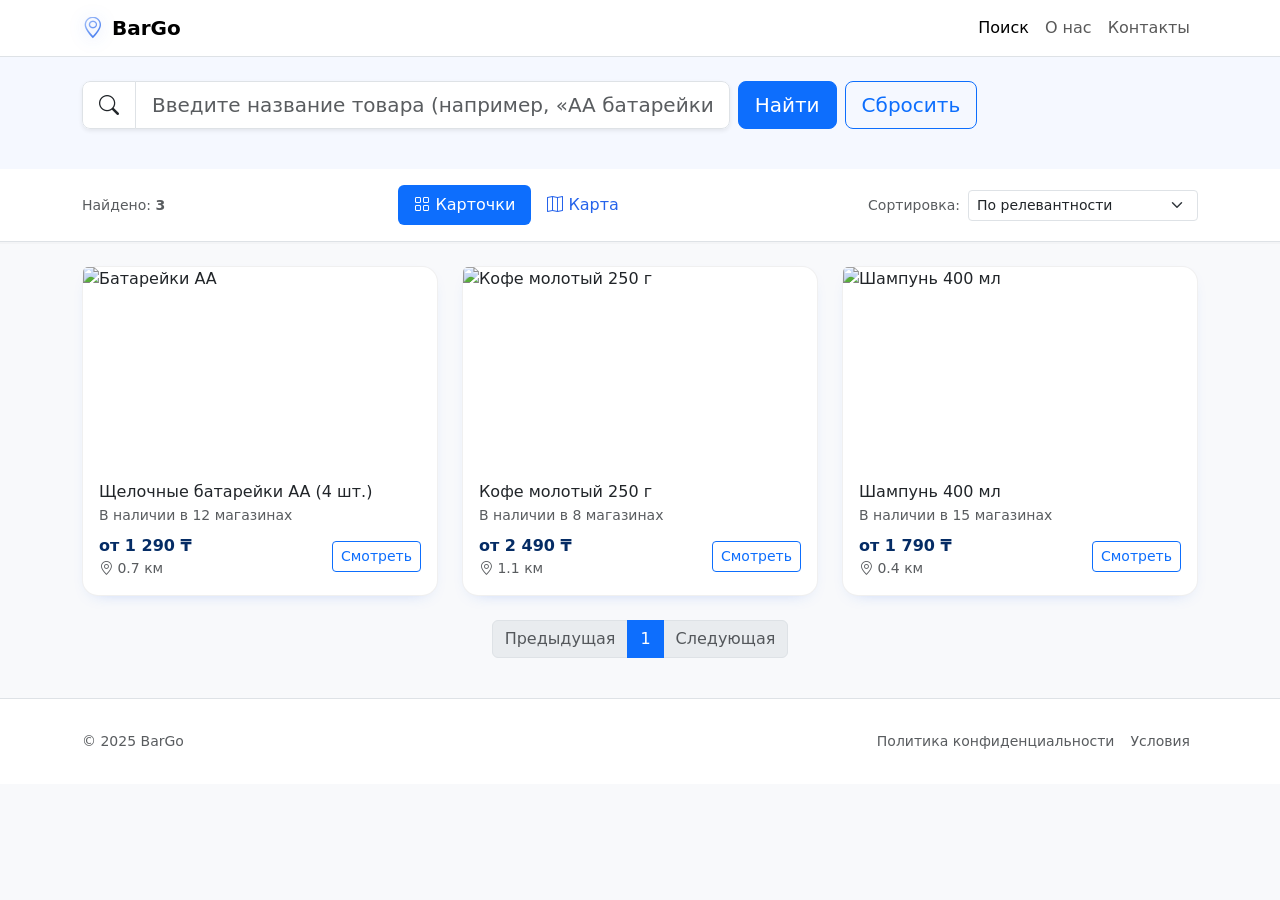
==== web/index.html @ 9fd9baff "initial" ====
<!DOCTYPE html>
<html lang="ru">
<head>
  <meta charset="UTF-8" />
  <meta name="viewport" content="width=device-width, initial-scale=1" />
  <title>Поиск товаров — BarGo</title>

  <!-- Bootstrap -->
  <link rel="stylesheet" href="bootstrap-5.3.8-dist/css/bootstrap.css" />
  <link href="https://cdn.jsdelivr.net/npm/bootstrap-icons@1.11.3/font/bootstrap-icons.min.css" rel="stylesheet">

  <!-- Custom CSS -->
  <link rel="stylesheet" href="style.css" />
</head>
<body>

  <!-- Navbar -->
  <nav class="navbar navbar-expand-lg navbar-light bg-white border-bottom sticky-top">
    <div class="container">
      <a class="navbar-brand fw-bold d-flex align-items-center gap-2" href="#">
        <i class="bi bi-geo-alt brand-geo" aria-hidden="true"></i>
        <span>BarGo</span>
      </a>

      <button class="btn btn-outline-secondary d-lg-none ms-auto me-2"
              data-bs-toggle="offcanvas" data-bs-target="#filtersOffcanvas">
        <i class="bi bi-sliders"></i> Фильтры
      </button>

      <button class="navbar-toggler" type="button" data-bs-toggle="collapse"
              data-bs-target="#topbar" aria-controls="topbar" aria-expanded="false"
              aria-label="Toggle navigation">
        <span class="navbar-toggler-icon"></span>
      </button>

      <div class="collapse navbar-collapse" id="topbar">
        <ul class="navbar-nav ms-auto">
          <li class="nav-item"><a class="nav-link active" href="#">Поиск</a></li>
          <li class="nav-item"><a class="nav-link" href="#">О нас</a></li>
          <li class="nav-item"><a class="nav-link" href="#">Контакты</a></li>
        </ul>
      </div>
    </div>
  </nav>


  <!-- Search row -->
  <section class="py-4 section-soft">
    <div class="container">
      <form id="searchForm" class="row g-2 align-items-center" autocomplete="off">
        <div class="col-12 col-lg-7">
          <label for="q" class="form-label visually-hidden">Что ищем?</label>
          <div class="input-group input-group-lg shadow-sm rounded-3 overflow-hidden">
            <span class="input-group-text bg-white"><i class="bi bi-search"></i></span>
            <input id="q" type="text" class="form-control" placeholder="Введите название товара (например, «AA батарейки»)" />
          </div>
        </div>
        <div class="col-12 col-lg-auto">
          <button class="btn btn-lg btn-primary w-100" type="submit">Найти</button>
        </div>
        <div class="col-12 col-lg-auto">
          <button id="clearBtn" class="btn btn-lg btn-outline-primary w-100" type="button">Сбросить</button>
        </div>
      </form>

      <!-- Чипы активных параметров -->
      <div class="mt-3 d-flex flex-wrap align-items-center gap-2 small">
        <span id="activeQueryChip" class="badge rounded-pill bg-chip d-none">Запрос: «...»</span>
        <span id="activeSortChip" class="badge rounded-pill bg-chip d-none">Сортировка: ...</span>
        <span id="clearAll" class="link-primary text-decoration-none d-none" role="button">Сбросить всё</span>
      </div>
    </div>
  </section>

  <!-- Controls: найдено + табы + сортировка -->
  <section class="py-3 controls-sticky bg-white border-bottom">
    <div class="container d-flex flex-wrap align-items-center justify-content-between gap-3">
      <div class="text-muted small">
        Найдено: <strong id="foundCount">—</strong>
      </div>

      <!-- Табы -->
      <ul class="nav nav-pills ms-auto me-auto" id="viewTabs" role="tablist">
        <li class="nav-item" role="presentation">
          <button class="nav-link active" id="list-tab"
                  data-bs-toggle="tab" data-bs-target="#listPane"
                  type="button" role="tab" aria-controls="listPane" aria-selected="true">
            <i class="bi bi-grid"></i> Карточки
          </button>
        </li>
        <li class="nav-item" role="presentation">
          <button class="nav-link" id="map-tab"
                  data-bs-toggle="tab" data-bs-target="#mapPane"
                  type="button" role="tab" aria-controls="mapPane" aria-selected="false">
            <i class="bi bi-map"></i> Карта
          </button>
        </li>
      </ul>

      <!-- Сортировка -->
      <div class="d-flex align-items-center gap-2">
        <label for="sortSelect" class="small text-muted mb-0">Сортировка:</label>
        <select id="sortSelect" class="form-select form-select-sm sort-select">
          <option value="relevance" selected>По релевантности</option>
          <option value="price_asc">Цена: сначала дешевле</option>
          <option value="price_desc">Цена: сначала дороже</option>
          <option value="distance_asc">Расстояние: ближайшие</option>
          <option value="distance_desc">Расстояние: дальние</option>
        </select>
      </div>
    </div>
  </section>

  <!-- Content -->
  <section class="py-4">
    <div class="container">
      <div class="tab-content">

        <!-- LIST VIEW -->
        <div class="tab-pane fade show active" id="listPane" role="tabpanel" aria-labelledby="list-tab">
          <div id="cardsGrid" class="row row-cols-1 row-cols-md-2 row-cols-lg-3 g-4">

            <!-- Карточки. Важно: data-price и data-distance нужны для сортировки -->
            <div class="col prod-card"
                 data-title="Щелочные батарейки AA (4 шт.)"
                 data-keywords="батарейка aa батарейки алкалиновые duracell energizer power"
                 data-price="1290" data-distance="0.7">
              <div class="card h-100 product-card">
                <div class="ratio ratio-16x9">
                  <img src="https://via.placeholder.com/640x360" class="card-img-top img-cover" alt="Батарейки AA">
                </div>
                <div class="card-body d-flex flex-column">
                  <h6 class="card-title js-title mb-1">Щелочные батарейки AA (4 шт.)</h6>
                  <div class="text-muted small mb-2">В наличии в 12 магазинах</div>
                  <div class="mt-auto d-flex align-items-center justify-content-between">
                    <div>
                      <div class="fw-semibold text-primary-emphasis">от 1 290 ₸</div>
                      <div class="small text-muted"><i class="bi bi-geo-alt"></i> 0.7 км</div>
                    </div>
                    <a href="product.html" class="btn btn-outline-primary btn-sm">Смотреть</a>
                  </div>
                </div>
              </div>
            </div>

            <div class="col prod-card"
                 data-title="Кофе молотый 250 г"
                 data-keywords="кофе молотый арабика robusta ground coffee 250г"
                 data-price="2490" data-distance="1.1">
              <div class="card h-100 product-card">
                <div class="ratio ratio-16x9">
                  <img src="https://via.placeholder.com/640x360" class="card-img-top img-cover" alt="Кофе молотый 250 г">
                </div>
                <div class="card-body d-flex flex-column">
                  <h6 class="card-title js-title mb-1">Кофе молотый 250 г</h6>
                  <div class="text-muted small mb-2">В наличии в 8 магазинах</div>
                  <div class="mt-auto d-flex align-items-center justify-content-between">
                    <div>
                      <div class="fw-semibold text-primary-emphasis">от 2 490 ₸</div>
                      <div class="small text-muted"><i class="bi bi-geo-alt"></i> 1.1 км</div>
                    </div>
                    <a href="product.html" class="btn btn-outline-primary btn-sm">Смотреть</a>
                  </div>
                </div>
              </div>
            </div>

            <div class="col prod-card"
                 data-title="Шампунь 400 мл"
                 data-keywords="шампунь шампунь для волос hair shampoo 400ml"
                 data-price="1790" data-distance="0.4">
              <div class="card h-100 product-card">
                <div class="ratio ratio-16x9">
                  <img src="https://via.placeholder.com/640x360" class="card-img-top img-cover" alt="Шампунь 400 мл">
                </div>
                <div class="card-body d-flex flex-column">
                  <h6 class="card-title js-title mb-1">Шампунь 400 мл</h6>
                  <div class="text-muted small mb-2">В наличии в 15 магазинах</div>
                  <div class="mt-auto d-flex align-items-center justify-content-between">
                    <div>
                      <div class="fw-semibold text-primary-emphasis">от 1 790 ₸</div>
                      <div class="small text-muted"><i class="bi bi-geo-alt"></i> 0.4 км</div>
                    </div>
                    <a href="product.html" class="btn btn-outline-primary btn-sm">Смотреть</a>
                  </div>
                </div>
              </div>
            </div>

            <!-- добавляй больше карточек по этому шаблону -->
          </div>

          <!-- Ничего не найдено -->
          <div id="emptyState" class="text-center text-muted py-5 d-none">
            <i class="bi bi-search fs-1 d-block mb-2"></i>
            Ничего не найдено по запросу «<span id="emptyQuery">...</span>».
            <div class="small">Попробуйте изменить формулировку или убрать часть слов.</div>
          </div>

          <!-- Пагинация -->
          <nav class="mt-4">
            <ul class="pagination justify-content-center" id="pagination"></ul>
          </nav>
        </div>

        <!-- MAP VIEW -->
        <div class="tab-pane fade" id="mapPane" role="tabpanel" aria-labelledby="map-tab">
          <div class="map-wrapper rounded-3 border shadow-sm">
            <div class="map-placeholder d-flex align-items-center justify-content-center h-100">
              <div class="text-center text-muted">
                <i class="bi bi-map fs-1 d-block mb-2"></i>
                Карта появится здесь
                <div class="small">Пины магазинов с ценами и расстоянием</div>
              </div>
            </div>
          </div>
        </div>

      </div><!-- /tab-content -->
    </div>
  </section>

  <!-- Footer -->
  <footer class="border-top py-4 bg-white">
    <div class="container d-flex flex-wrap justify-content-between align-items-center gap-3">
      <span class="text-muted small">© 2025 BarGo</span>
      <ul class="nav small">
        <li class="nav-item"><a href="#" class="nav-link px-2 text-muted">Политика конфиденциальности</a></li>
        <li class="nav-item"><a href="#" class="nav-link px-2 text-muted">Условия</a></li>
      </ul>
    </div>
  </footer>

  <!-- Bootstrap JS (bundle обязателен для табов) -->
  <script src="bootstrap-5.3.8-dist/js/bootstrap.bundle.js"></script>

  <!-- Поиск + сортировка + пагинация -->
  <script>
    const $q = document.getElementById('q');
    const $form = document.getElementById('searchForm');
    const $clear = document.getElementById('clearBtn');
    const $chip = document.getElementById('activeQueryChip');
    const $sortChip = document.getElementById('activeSortChip');
    const $clearAll = document.getElementById('clearAll');
    const $found = document.getElementById('foundCount');
    const $grid = document.getElementById('cardsGrid');
    const $empty = document.getElementById('emptyState');
    const $emptyQuery = document.getElementById('emptyQuery');
    const $sortSelect = document.getElementById('sortSelect');
    const $pagination = document.getElementById('pagination');

    const PER_PAGE = 9;          // сколько карточек на страницу
    let currentPage = 1;

    // Карточки и исходный порядок
    const allCards = Array.from(document.querySelectorAll('.prod-card')).map((el, idx) => {
      el.dataset.index = idx;
      return el;
    });

    const norm = s => (s || '').toString().trim().toLowerCase();

    // подсветка совпадений
    function highlightTitle(el, query) {
      const titleEl = el.querySelector('.js-title');
      const original = el.dataset.title;
      if (!query) { titleEl.innerHTML = original; return; }
      const q = norm(query).replace(/[.*+?^${}()|[\]\\]/g, '\\$&');
      const re = new RegExp(`(${q})`, 'ig');
      titleEl.innerHTML = original.replace(re, '<mark class="search-highlight">$1</mark>');
    }

    // оценка релевантности
    function relevanceScore(el, queryNorm) {
      if (!queryNorm) return Number(el.dataset.index);
      const title = norm(el.dataset.title);
      const kw = norm(el.dataset.keywords);
      const tPos = title.indexOf(queryNorm);
      const kPos = kw.indexOf(queryNorm);
      let pos = 1e9;
      if (tPos >= 0) pos = Math.min(pos, tPos);
      if (kPos >= 0) pos = Math.min(pos, kPos + 100); // хуже, чем в title
      return pos === 1e9 ? 1e9 + Number(el.dataset.index) : pos + Number(el.dataset.index)/1000;
    }

    // поиск -> список видимых
    function applySearch(query) {
      const qn = norm(query);
      const visible = [];

      allCards.forEach(card => {
        const title = norm(card.dataset.title);
        const keywords = norm(card.dataset.keywords);
        const match = !qn || title.includes(qn) || keywords.includes(qn);

        card.classList.toggle('d-none', !match);           // фильтрация
        card.classList.remove('d-none-page');              // сброс скрытия пагинации
        highlightTitle(card, qn ? query : '');
        if (match) visible.push(card);
      });

      // UI
      $found.textContent = visible.length.toString();
      const showChip = !!qn;
      $chip.classList.toggle('d-none', !showChip);
      if (showChip) $chip.textContent = `Запрос: «${query}»`;

      const showClearAll = showChip || $sortSelect.value !== 'relevance';
      $clearAll.classList.toggle('d-none', !showClearAll);

      const nothing = visible.length === 0;
      $empty.classList.toggle('d-none', !nothing);
      if (nothing) $emptyQuery.textContent = query;

      return { qn, visible };
    }

    // сортировка видимых
    function applySort(visible, qn) {
      const mode = $sortSelect.value;

      const sortLabel = {
        relevance: 'По релевантности',
        price_asc: 'Цена: сначала дешевле',
        price_desc: 'Цена: сначала дороже',
        distance_asc: 'Расстояние: ближайшие',
        distance_desc: 'Расстояние: дальние',
      }[mode];

      const showSortChip = mode !== 'relevance';
      $sortChip.classList.toggle('d-none', !showSortChip);
      if (showSortChip) $sortChip.textContent = `Сортировка: ${sortLabel}`;

      const cmp = {
        relevance: (a, b) => relevanceScore(a, qn) - relevanceScore(b, qn),
        price_asc: (a, b) => (Number(a.dataset.price) - Number(b.dataset.price)) || (Number(a.dataset.index) - Number(b.dataset.index)),
        price_desc: (a, b) => (Number(b.dataset.price) - Number(a.dataset.price)) || (Number(a.dataset.index) - Number(b.dataset.index)),
        distance_asc: (a, b) => (Number(a.dataset.distance) - Number(b.dataset.distance)) || (Number(a.dataset.index) - Number(b.dataset.index)),
        distance_desc: (a, b) => (Number(b.dataset.distance) - Number(a.dataset.distance)) || (Number(a.dataset.index) - Number(b.dataset.index)),
      }[mode];

      visible.sort(cmp);

      const frag = document.createDocumentFragment();
      visible.forEach(el => frag.appendChild(el));
      allCards.filter(el => el.classList.contains('d-none')).forEach(el => frag.appendChild(el));
      $grid.appendChild(frag);

      return visible;
    }

    // ---------- Пагинация ----------
    function buildPagination(total, perPage) {
      const totalPages = Math.max(1, Math.ceil(total / perPage));
      currentPage = Math.min(currentPage, totalPages);

      $pagination.innerHTML = '';

      const makeItem = (label, page, disabled=false, active=false) => {
        const li = document.createElement('li');
        li.className = `page-item${disabled ? ' disabled' : ''}${active ? ' active' : ''}`;
        const a = document.createElement('a');
        a.className = 'page-link';
        a.href = '#';
        a.textContent = label;
        a.addEventListener('click', (e) => {
          e.preventDefault();
          if (disabled || active) return;
          currentPage = page;
          applyAll($q.value, /*keepPage*/true);
        });
        li.appendChild(a);
        return li;
      };

      // Prev
      $pagination.appendChild(makeItem('Предыдущая', currentPage - 1, currentPage === 1));

      // Pages (простая версия: показываем до 7 страниц; при большем — можно добавить «...»)
      const totalPagesToShow = Math.min(7, Math.ceil(total / perPage));
      for (let p = 1; p <= totalPages; p++) {
        // если страниц много — показываем «окно» вокруг текущей
        if (totalPages > 7) {
          if (p === 1 || p === totalPages || (p >= currentPage - 2 && p <= currentPage + 2)) {
            $pagination.appendChild(makeItem(String(p), p, false, p === currentPage));
          } else if (p === 2 && currentPage > 4) {
            $pagination.appendChild(makeItem('…', currentPage, true, false));
          } else if (p === totalPages - 1 && currentPage < totalPages - 3) {
            $pagination.appendChild(makeItem('…', currentPage, true, false));
          }
        } else {
          $pagination.appendChild(makeItem(String(p), p, false, p === currentPage));
        }
      }

      // Next
      $pagination.appendChild(makeItem('Следующая', currentPage + 1, currentPage === totalPages));
    }

    function applyPage(visible) {
      // Скрываем элементы, которые не попали на текущую страницу
      visible.forEach((el, idx) => {
        const onPage = Math.floor(idx / PER_PAGE) + 1 === currentPage;
        el.classList.toggle('d-none-page', !onPage);
      });
    }

    // Комбинированное применение
    function applyAll(query, keepPage=false) {
      if (!keepPage) currentPage = 1;
      const { qn, visible } = applySearch(query);
      const sortedVisible = applySort(visible, qn);

      buildPagination(sortedVisible.length, PER_PAGE);
      applyPage(sortedVisible);
    }

    // listeners
    let tId;
    $q.addEventListener('input', () => {
      clearTimeout(tId);
      tId = setTimeout(() => applyAll($q.value), 140);
    });

    $form.addEventListener('submit', (e) => {
      e.preventDefault();
      applyAll($q.value);
    });

    $clear.addEventListener('click', () => {
      $q.value = '';
      $sortSelect.value = 'relevance';
      applyAll('');
      $q.focus();
    });

    $clearAll.addEventListener('click', () => {
      $q.value = '';
      $sortSelect.value = 'relevance';
      applyAll('');
      $q.focus();
    });

    $sortSelect.addEventListener('change', () => {
      applyAll($q.value);
    });

    // init
    applyAll('');
  </script>
</body>
</html>
---- web/style.css ----
/* ===== Theme (Bootstrap variables) ===== */
:root{
  --bs-primary: #2563eb;
  --bs-primary-rgb: 37, 99, 235;
  --bs-link-color: var(--bs-primary);
  --bs-link-hover-color: #1e40af;

  --chip-bg: #e8f0ff;
  --soft-bg: #f5f8ff;

  /* Brand icon gradient */
  --geo-end: var(--bs-primary);
  --geo-start: #60a5fa;
}

/* Make gradient start derived from primary when supported */
@supports (color: color-mix(in srgb, black, white)) {
  :root{ --geo-start: color-mix(in srgb, var(--bs-primary) 35%, white); }
}

body{ background-color:#f8f9fb; }



/* ===== Navbar brand icon ===== */
.brand-geo{
  font-size: 1.35rem;
  line-height: 1;
  display: inline-block;
  background: linear-gradient(135deg, var(--geo-start), var(--geo-end));
  -webkit-background-clip: text;
          background-clip: text;
  -webkit-text-fill-color: transparent;
  color: transparent;
  filter: drop-shadow(0 2px 8px rgba(37,99,235,.25));
  transition: transform .2s ease, filter .2s ease;
}
.navbar-brand:hover .brand-geo{
  transform: translateY(-1px) scale(1.05);
  filter: drop-shadow(0 4px 14px rgba(37,99,235,.35));
}



/* ===== Sections & chips ===== */
.section-soft{ background: var(--soft-bg); }

.bg-chip{
  background: var(--chip-bg) !important;
  color: #0b3b9a !important;
  border: 1px solid rgba(37,99,235,.15);
}

/* Sticky controls row below navbar */
.controls-sticky{
  position: sticky;
  top: 64px;
  z-index: 1010;
  box-shadow: 0 2px 0 rgba(0,0,0,.02);
  backdrop-filter: saturate(120%) blur(2px);
}

/* Compact sort select */
.sort-select{ min-width: 230px; }

/* Search highlight */
mark.search-highlight{
  padding: 0 .2em;
  background: #fff3cd;
  border-radius: .25rem;
}



/* ===== Cards ===== */
.product-card{
  border: 1px solid rgba(0,0,0,.06);
  box-shadow: 0 6px 18px -12px rgba(37,99,235,.4);
  transition: transform .15s ease, box-shadow .2s ease;
  border-radius: 1rem;
}
.product-card:hover{
  transform: translateY(-3px);
  box-shadow: 0 10px 24px -12px rgba(37,99,235,.5);
}
.img-cover{ object-fit: cover; }



/* ===== Map placeholder ===== */
.map-wrapper{ min-height: 520px; background:#fff; }
.map-placeholder{ color:#6c757d; }
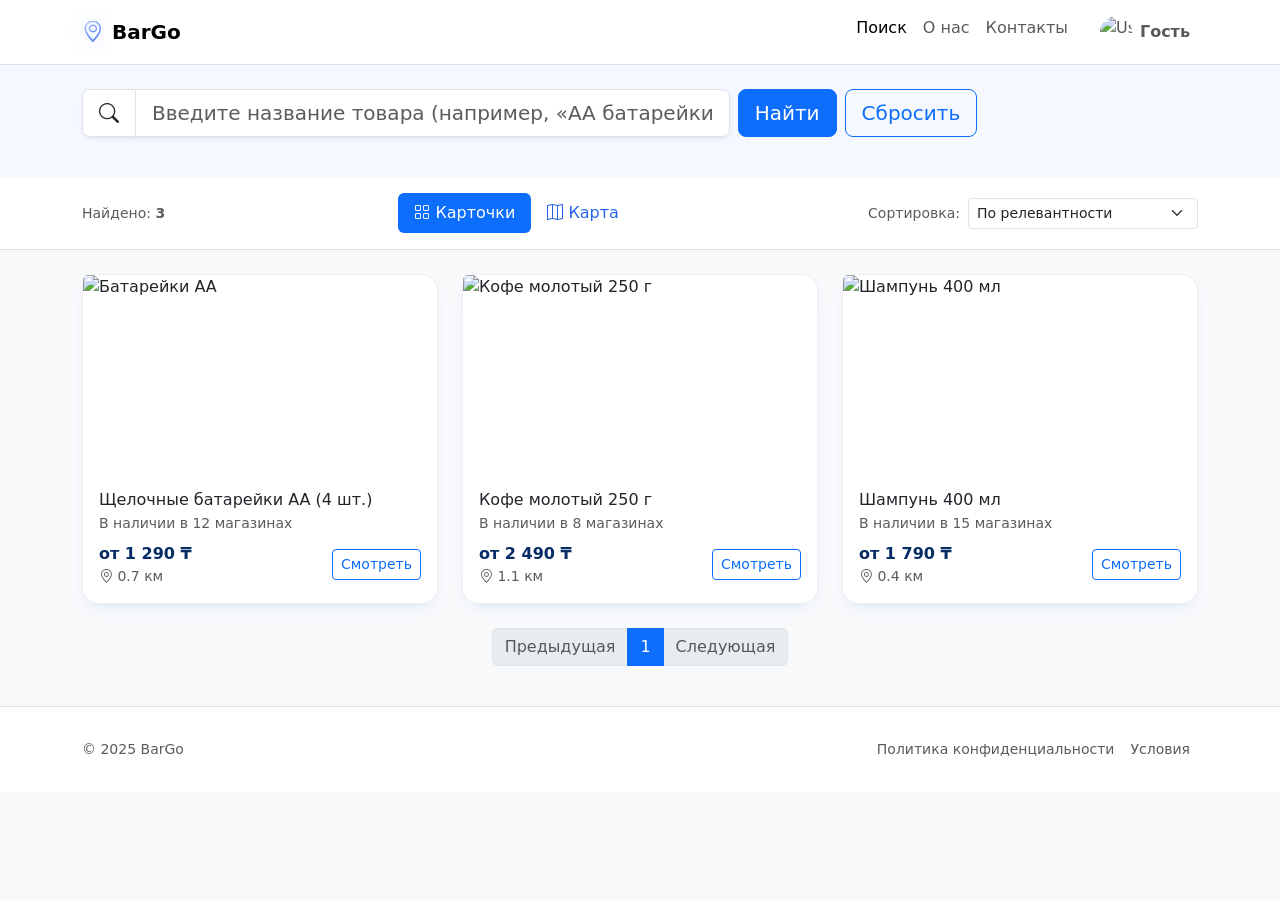
==== commit cc6133d3: "feat(auth): finish" ====
--- a/web/index.html
+++ b/web/index.html
@@ -1,452 +1,793 @@
 <!DOCTYPE html>
 <html lang="ru">
-<head>
-  <meta charset="UTF-8" />
-  <meta name="viewport" content="width=device-width, initial-scale=1" />
-  <title>Поиск товаров — BarGo</title>
-
-  <!-- Bootstrap -->
-  <link rel="stylesheet" href="bootstrap-5.3.8-dist/css/bootstrap.css" />
-  <link href="https://cdn.jsdelivr.net/npm/bootstrap-icons@1.11.3/font/bootstrap-icons.min.css" rel="stylesheet">
-
-  <!-- Custom CSS -->
-  <link rel="stylesheet" href="style.css" />
-</head>
-<body>
-
-  <!-- Navbar -->
-  <nav class="navbar navbar-expand-lg navbar-light bg-white border-bottom sticky-top">
-    <div class="container">
-      <a class="navbar-brand fw-bold d-flex align-items-center gap-2" href="#">
-        <i class="bi bi-geo-alt brand-geo" aria-hidden="true"></i>
-        <span>BarGo</span>
-      </a>
-
-      <button class="btn btn-outline-secondary d-lg-none ms-auto me-2"
-              data-bs-toggle="offcanvas" data-bs-target="#filtersOffcanvas">
-        <i class="bi bi-sliders"></i> Фильтры
-      </button>
-
-      <button class="navbar-toggler" type="button" data-bs-toggle="collapse"
-              data-bs-target="#topbar" aria-controls="topbar" aria-expanded="false"
-              aria-label="Toggle navigation">
-        <span class="navbar-toggler-icon"></span>
-      </button>
-
-      <div class="collapse navbar-collapse" id="topbar">
-        <ul class="navbar-nav ms-auto">
-          <li class="nav-item"><a class="nav-link active" href="#">Поиск</a></li>
-          <li class="nav-item"><a class="nav-link" href="#">О нас</a></li>
-          <li class="nav-item"><a class="nav-link" href="#">Контакты</a></li>
-        </ul>
+  <head>
+    <meta charset="UTF-8" />
+    <meta name="viewport" content="width=device-width, initial-scale=1" />
+    <title>Поиск товаров — BarGo</title>
+
+    <!-- Bootstrap -->
+    <link rel="stylesheet" href="bootstrap-5.3.8-dist/css/bootstrap.css" />
+    <link
+      href="https://cdn.jsdelivr.net/npm/bootstrap-icons@1.11.3/font/bootstrap-icons.min.css"
+      rel="stylesheet"
+    />
+
+    <!-- Custom CSS -->
+    <link rel="stylesheet" href="style.css" />
+  </head>
+  <body>
+    <!-- Navbar -->
+    <nav
+      class="navbar navbar-expand-lg navbar-light bg-white border-bottom sticky-top"
+    >
+      <div class="container">
+        <a
+          class="navbar-brand fw-bold d-flex align-items-center gap-2"
+          href="#"
+        >
+          <i class="bi bi-geo-alt brand-geo" aria-hidden="true"></i>
+          <span>BarGo</span>
+        </a>
+
+        <button
+          class="btn btn-outline-secondary d-lg-none ms-auto me-2"
+          data-bs-toggle="offcanvas"
+          data-bs-target="#filtersOffcanvas"
+        >
+          <i class="bi bi-sliders"></i> Фильтры
+        </button>
+
+        <button
+          class="navbar-toggler"
+          type="button"
+          data-bs-toggle="collapse"
+          data-bs-target="#topbar"
+          aria-controls="topbar"
+          aria-expanded="false"
+          aria-label="Toggle navigation"
+        >
+          <span class="navbar-toggler-icon"></span>
+        </button>
+
+        <div class="collapse navbar-collapse" id="topbar">
+          <ul class="navbar-nav ms-auto">
+            <li class="nav-item">
+              <a class="nav-link active" href="#">Поиск</a>
+            </li>
+            <li class="nav-item"><a class="nav-link" href="#">О нас</a></li>
+            <li class="nav-item"><a class="nav-link" href="#">Контакты</a></li>
+
+            <!-- User dropdown -->
+            <li class="nav-item dropdown ms-3" id="userNavItem">
+              <a
+                class="nav-link dropdown-toggle d-flex align-items-center gap-2"
+                href="#"
+                id="userButton"
+                role="button"
+                data-bs-toggle="dropdown"
+                aria-expanded="false"
+              >
+                <img
+                  src="https://img.freepik.com/premium-vector/default-avatar-profile-icon-social-media-user-image-gray-avatar-icon-blank-profile-silhouette-vector-illustration_561158-3485.jpg?semt=ais_hybrid&w=740&q=80"
+                  alt="User Photo"
+                  class="rounded-circle"
+                  width="32"
+                  height="32"
+                />
+
+                <span id="userName" class="fw-semibold">Гость</span>
+              </a>
+
+              <ul class="dropdown-menu dropdown-menu-end shadow" id="userMenu">
+                <li>
+                  <a class="dropdown-item" href="#"
+                    ><i class="bi bi-pencil-square me-2"></i>Редактировать
+                    профиль</a
+                  >
+                </li>
+                <li><hr class="dropdown-divider" /></li>
+                <li>
+                  <a class="dropdown-item text-danger" href="#" id="logoutBtn"
+                    ><i class="bi bi-box-arrow-right me-2"></i>Выйти</a
+                  >
+                </li>
+              </ul>
+            </li>
+          </ul>
+        </div>
       </div>
-    </div>
-  </nav>
-
-
-  <!-- Search row -->
-  <section class="py-4 section-soft">
-    <div class="container">
-      <form id="searchForm" class="row g-2 align-items-center" autocomplete="off">
-        <div class="col-12 col-lg-7">
-          <label for="q" class="form-label visually-hidden">Что ищем?</label>
-          <div class="input-group input-group-lg shadow-sm rounded-3 overflow-hidden">
-            <span class="input-group-text bg-white"><i class="bi bi-search"></i></span>
-            <input id="q" type="text" class="form-control" placeholder="Введите название товара (например, «AA батарейки»)" />
+    </nav>
+
+    <!-- LOGIN / SIGNUP MODAL -->
+    <div class="modal fade" id="authModal" tabindex="-1" aria-hidden="true">
+      <div class="modal-dialog modal-dialog-centered">
+        <div class="modal-content rounded-4 shadow">
+          <div class="modal-header border-0">
+            <h5 class="modal-title" id="authModalLabel">Вход в аккаунт</h5>
+            <button
+              type="button"
+              class="btn-close"
+              data-bs-dismiss="modal"
+              aria-label="Закрыть"
+            ></button>
           </div>
-        </div>
-        <div class="col-12 col-lg-auto">
-          <button class="btn btn-lg btn-primary w-100" type="submit">Найти</button>
-        </div>
-        <div class="col-12 col-lg-auto">
-          <button id="clearBtn" class="btn btn-lg btn-outline-primary w-100" type="button">Сбросить</button>
-        </div>
-      </form>
-
-      <!-- Чипы активных параметров -->
-      <div class="mt-3 d-flex flex-wrap align-items-center gap-2 small">
-        <span id="activeQueryChip" class="badge rounded-pill bg-chip d-none">Запрос: «...»</span>
-        <span id="activeSortChip" class="badge rounded-pill bg-chip d-none">Сортировка: ...</span>
-        <span id="clearAll" class="link-primary text-decoration-none d-none" role="button">Сбросить всё</span>
-      </div>
-    </div>
-  </section>
-
-  <!-- Controls: найдено + табы + сортировка -->
-  <section class="py-3 controls-sticky bg-white border-bottom">
-    <div class="container d-flex flex-wrap align-items-center justify-content-between gap-3">
-      <div class="text-muted small">
-        Найдено: <strong id="foundCount">—</strong>
-      </div>
-
-      <!-- Табы -->
-      <ul class="nav nav-pills ms-auto me-auto" id="viewTabs" role="tablist">
-        <li class="nav-item" role="presentation">
-          <button class="nav-link active" id="list-tab"
-                  data-bs-toggle="tab" data-bs-target="#listPane"
-                  type="button" role="tab" aria-controls="listPane" aria-selected="true">
-            <i class="bi bi-grid"></i> Карточки
-          </button>
-        </li>
-        <li class="nav-item" role="presentation">
-          <button class="nav-link" id="map-tab"
-                  data-bs-toggle="tab" data-bs-target="#mapPane"
-                  type="button" role="tab" aria-controls="mapPane" aria-selected="false">
-            <i class="bi bi-map"></i> Карта
-          </button>
-        </li>
-      </ul>
-
-      <!-- Сортировка -->
-      <div class="d-flex align-items-center gap-2">
-        <label for="sortSelect" class="small text-muted mb-0">Сортировка:</label>
-        <select id="sortSelect" class="form-select form-select-sm sort-select">
-          <option value="relevance" selected>По релевантности</option>
-          <option value="price_asc">Цена: сначала дешевле</option>
-          <option value="price_desc">Цена: сначала дороже</option>
-          <option value="distance_asc">Расстояние: ближайшие</option>
-          <option value="distance_desc">Расстояние: дальние</option>
-        </select>
-      </div>
-    </div>
-  </section>
-
-  <!-- Content -->
-  <section class="py-4">
-    <div class="container">
-      <div class="tab-content">
-
-        <!-- LIST VIEW -->
-        <div class="tab-pane fade show active" id="listPane" role="tabpanel" aria-labelledby="list-tab">
-          <div id="cardsGrid" class="row row-cols-1 row-cols-md-2 row-cols-lg-3 g-4">
-
-            <!-- Карточки. Важно: data-price и data-distance нужны для сортировки -->
-            <div class="col prod-card"
-                 data-title="Щелочные батарейки AA (4 шт.)"
-                 data-keywords="батарейка aa батарейки алкалиновые duracell energizer power"
-                 data-price="1290" data-distance="0.7">
-              <div class="card h-100 product-card">
-                <div class="ratio ratio-16x9">
-                  <img src="https://via.placeholder.com/640x360" class="card-img-top img-cover" alt="Батарейки AA">
+          <div class="modal-body">
+            <!-- Login Form -->
+            <form id="loginForm" autocomplete="off">
+              <div class="mb-3">
+                <label for="loginEmail" class="form-label">Email</label>
+                <input
+                  type="email"
+                  class="form-control"
+                  id="loginEmail"
+                  placeholder="Введите email"
+                  required
+                />
+              </div>
+              <div class="mb-3">
+                <label for="loginPassword" class="form-label">Пароль</label>
+                <input
+                  type="password"
+                  class="form-control"
+                  id="loginPassword"
+                  placeholder="Введите пароль"
+                  required
+                />
+              </div>
+              <div id="loginError" class="text-danger small d-none mb-2"></div>
+              <button type="submit" class="btn btn-primary w-100">Войти</button>
+            </form>
+
+            <!-- Register Form -->
+            <form id="signupForm" class="d-none mt-3" autocomplete="off">
+              <div class="row">
+                <div class="col-md-6 mb-2">
+                  <input
+                    type="text"
+                    class="form-control"
+                    id="signupFirstname"
+                    placeholder="Имя"
+                    required
+                  />
                 </div>
-                <div class="card-body d-flex flex-column">
-                  <h6 class="card-title js-title mb-1">Щелочные батарейки AA (4 шт.)</h6>
-                  <div class="text-muted small mb-2">В наличии в 12 магазинах</div>
-                  <div class="mt-auto d-flex align-items-center justify-content-between">
-                    <div>
-                      <div class="fw-semibold text-primary-emphasis">от 1 290 ₸</div>
-                      <div class="small text-muted"><i class="bi bi-geo-alt"></i> 0.7 км</div>
-                    </div>
-                    <a href="product.html" class="btn btn-outline-primary btn-sm">Смотреть</a>
-                  </div>
+                <div class="col-md-6 mb-2">
+                  <input
+                    type="text"
+                    class="form-control"
+                    id="signupLastname"
+                    placeholder="Фамилия"
+                    required
+                  />
                 </div>
               </div>
-            </div>
-
-            <div class="col prod-card"
-                 data-title="Кофе молотый 250 г"
-                 data-keywords="кофе молотый арабика robusta ground coffee 250г"
-                 data-price="2490" data-distance="1.1">
-              <div class="card h-100 product-card">
-                <div class="ratio ratio-16x9">
-                  <img src="https://via.placeholder.com/640x360" class="card-img-top img-cover" alt="Кофе молотый 250 г">
-                </div>
-                <div class="card-body d-flex flex-column">
-                  <h6 class="card-title js-title mb-1">Кофе молотый 250 г</h6>
-                  <div class="text-muted small mb-2">В наличии в 8 магазинах</div>
-                  <div class="mt-auto d-flex align-items-center justify-content-between">
-                    <div>
-                      <div class="fw-semibold text-primary-emphasis">от 2 490 ₸</div>
-                      <div class="small text-muted"><i class="bi bi-geo-alt"></i> 1.1 км</div>
-                    </div>
-                    <a href="product.html" class="btn btn-outline-primary btn-sm">Смотреть</a>
-                  </div>
-                </div>
-              </div>
-            </div>
-
-            <div class="col prod-card"
-                 data-title="Шампунь 400 мл"
-                 data-keywords="шампунь шампунь для волос hair shampoo 400ml"
-                 data-price="1790" data-distance="0.4">
-              <div class="card h-100 product-card">
-                <div class="ratio ratio-16x9">
-                  <img src="https://via.placeholder.com/640x360" class="card-img-top img-cover" alt="Шампунь 400 мл">
-                </div>
-                <div class="card-body d-flex flex-column">
-                  <h6 class="card-title js-title mb-1">Шампунь 400 мл</h6>
-                  <div class="text-muted small mb-2">В наличии в 15 магазинах</div>
-                  <div class="mt-auto d-flex align-items-center justify-content-between">
-                    <div>
-                      <div class="fw-semibold text-primary-emphasis">от 1 790 ₸</div>
-                      <div class="small text-muted"><i class="bi bi-geo-alt"></i> 0.4 км</div>
-                    </div>
-                    <a href="product.html" class="btn btn-outline-primary btn-sm">Смотреть</a>
-                  </div>
-                </div>
-              </div>
-            </div>
-
-            <!-- добавляй больше карточек по этому шаблону -->
-          </div>
-
-          <!-- Ничего не найдено -->
-          <div id="emptyState" class="text-center text-muted py-5 d-none">
-            <i class="bi bi-search fs-1 d-block mb-2"></i>
-            Ничего не найдено по запросу «<span id="emptyQuery">...</span>».
-            <div class="small">Попробуйте изменить формулировку или убрать часть слов.</div>
-          </div>
-
-          <!-- Пагинация -->
-          <nav class="mt-4">
-            <ul class="pagination justify-content-center" id="pagination"></ul>
-          </nav>
-        </div>
-
-        <!-- MAP VIEW -->
-        <div class="tab-pane fade" id="mapPane" role="tabpanel" aria-labelledby="map-tab">
-          <div class="map-wrapper rounded-3 border shadow-sm">
-            <div class="map-placeholder d-flex align-items-center justify-content-center h-100">
-              <div class="text-center text-muted">
-                <i class="bi bi-map fs-1 d-block mb-2"></i>
-                Карта появится здесь
-                <div class="small">Пины магазинов с ценами и расстоянием</div>
-              </div>
+              <div class="mb-2">
+                <input
+                  type="email"
+                  class="form-control"
+                  id="signupEmail"
+                  placeholder="Email"
+                  required
+                />
+              </div>
+              <div class="mb-2">
+                <input
+                  type="tel"
+                  class="form-control"
+                  id="signupPhone"
+                  placeholder="Телефон"
+                  required
+                />
+              </div>
+              <div class="mb-2">
+                <input
+                  type="password"
+                  class="form-control"
+                  id="signupPassword"
+                  placeholder="Пароль"
+                  required
+                />
+              </div>
+              <div id="signupError" class="text-danger small d-none mb-2"></div>
+              <button type="submit" class="btn btn-success w-100">
+                Создать аккаунт
+              </button>
+            </form>
+
+            <!-- Switch link -->
+            <div class="text-center mt-3">
+              <a href="#" id="switchAuth" class="small text-primary"
+                >Нет аккаунта? Зарегистрируйтесь</a
+              >
             </div>
           </div>
         </div>
-
-      </div><!-- /tab-content -->
+      </div>
     </div>
-  </section>
-
-  <!-- Footer -->
-  <footer class="border-top py-4 bg-white">
-    <div class="container d-flex flex-wrap justify-content-between align-items-center gap-3">
-      <span class="text-muted small">© 2025 BarGo</span>
-      <ul class="nav small">
-        <li class="nav-item"><a href="#" class="nav-link px-2 text-muted">Политика конфиденциальности</a></li>
-        <li class="nav-item"><a href="#" class="nav-link px-2 text-muted">Условия</a></li>
-      </ul>
-    </div>
-  </footer>
-
-  <!-- Bootstrap JS (bundle обязателен для табов) -->
-  <script src="bootstrap-5.3.8-dist/js/bootstrap.bundle.js"></script>
-
-  <!-- Поиск + сортировка + пагинация -->
-  <script>
-    const $q = document.getElementById('q');
-    const $form = document.getElementById('searchForm');
-    const $clear = document.getElementById('clearBtn');
-    const $chip = document.getElementById('activeQueryChip');
-    const $sortChip = document.getElementById('activeSortChip');
-    const $clearAll = document.getElementById('clearAll');
-    const $found = document.getElementById('foundCount');
-    const $grid = document.getElementById('cardsGrid');
-    const $empty = document.getElementById('emptyState');
-    const $emptyQuery = document.getElementById('emptyQuery');
-    const $sortSelect = document.getElementById('sortSelect');
-    const $pagination = document.getElementById('pagination');
-
-    const PER_PAGE = 9;          // сколько карточек на страницу
-    let currentPage = 1;
-
-    // Карточки и исходный порядок
-    const allCards = Array.from(document.querySelectorAll('.prod-card')).map((el, idx) => {
-      el.dataset.index = idx;
-      return el;
-    });
-
-    const norm = s => (s || '').toString().trim().toLowerCase();
-
-    // подсветка совпадений
-    function highlightTitle(el, query) {
-      const titleEl = el.querySelector('.js-title');
-      const original = el.dataset.title;
-      if (!query) { titleEl.innerHTML = original; return; }
-      const q = norm(query).replace(/[.*+?^${}()|[\]\\]/g, '\\$&');
-      const re = new RegExp(`(${q})`, 'ig');
-      titleEl.innerHTML = original.replace(re, '<mark class="search-highlight">$1</mark>');
-    }
-
-    // оценка релевантности
-    function relevanceScore(el, queryNorm) {
-      if (!queryNorm) return Number(el.dataset.index);
-      const title = norm(el.dataset.title);
-      const kw = norm(el.dataset.keywords);
-      const tPos = title.indexOf(queryNorm);
-      const kPos = kw.indexOf(queryNorm);
-      let pos = 1e9;
-      if (tPos >= 0) pos = Math.min(pos, tPos);
-      if (kPos >= 0) pos = Math.min(pos, kPos + 100); // хуже, чем в title
-      return pos === 1e9 ? 1e9 + Number(el.dataset.index) : pos + Number(el.dataset.index)/1000;
-    }
-
-    // поиск -> список видимых
-    function applySearch(query) {
-      const qn = norm(query);
-      const visible = [];
-
-      allCards.forEach(card => {
-        const title = norm(card.dataset.title);
-        const keywords = norm(card.dataset.keywords);
-        const match = !qn || title.includes(qn) || keywords.includes(qn);
-
-        card.classList.toggle('d-none', !match);           // фильтрация
-        card.classList.remove('d-none-page');              // сброс скрытия пагинации
-        highlightTitle(card, qn ? query : '');
-        if (match) visible.push(card);
+
+    <!-- Search row -->
+    <section class="py-4 section-soft">
+      <div class="container">
+        <form
+          id="searchForm"
+          class="row g-2 align-items-center"
+          autocomplete="off"
+        >
+          <div class="col-12 col-lg-7">
+            <label for="q" class="form-label visually-hidden">Что ищем?</label>
+            <div
+              class="input-group input-group-lg shadow-sm rounded-3 overflow-hidden"
+            >
+              <span class="input-group-text bg-white"
+                ><i class="bi bi-search"></i
+              ></span>
+              <input
+                id="q"
+                type="text"
+                class="form-control"
+                placeholder="Введите название товара (например, «AA батарейки»)"
+              />
+            </div>
+          </div>
+          <div class="col-12 col-lg-auto">
+            <button class="btn btn-lg btn-primary w-100" type="submit">
+              Найти
+            </button>
+          </div>
+          <div class="col-12 col-lg-auto">
+            <button
+              id="clearBtn"
+              class="btn btn-lg btn-outline-primary w-100"
+              type="button"
+            >
+              Сбросить
+            </button>
+          </div>
+        </form>
+
+        <!-- Чипы активных параметров -->
+        <div class="mt-3 d-flex flex-wrap align-items-center gap-2 small">
+          <span id="activeQueryChip" class="badge rounded-pill bg-chip d-none"
+            >Запрос: «...»</span
+          >
+          <span id="activeSortChip" class="badge rounded-pill bg-chip d-none"
+            >Сортировка: ...</span
+          >
+          <span
+            id="clearAll"
+            class="link-primary text-decoration-none d-none"
+            role="button"
+            >Сбросить всё</span
+          >
+        </div>
+      </div>
+    </section>
+
+    <!-- Controls: найдено + табы + сортировка -->
+    <section class="py-3 controls-sticky bg-white border-bottom">
+      <div
+        class="container d-flex flex-wrap align-items-center justify-content-between gap-3"
+      >
+        <div class="text-muted small">
+          Найдено: <strong id="foundCount">—</strong>
+        </div>
+
+        <!-- Табы -->
+        <ul class="nav nav-pills ms-auto me-auto" id="viewTabs" role="tablist">
+          <li class="nav-item" role="presentation">
+            <button
+              class="nav-link active"
+              id="list-tab"
+              data-bs-toggle="tab"
+              data-bs-target="#listPane"
+              type="button"
+              role="tab"
+              aria-controls="listPane"
+              aria-selected="true"
+            >
+              <i class="bi bi-grid"></i> Карточки
+            </button>
+          </li>
+          <li class="nav-item" role="presentation">
+            <button
+              class="nav-link"
+              id="map-tab"
+              data-bs-toggle="tab"
+              data-bs-target="#mapPane"
+              type="button"
+              role="tab"
+              aria-controls="mapPane"
+              aria-selected="false"
+            >
+              <i class="bi bi-map"></i> Карта
+            </button>
+          </li>
+        </ul>
+
+        <!-- Сортировка -->
+        <div class="d-flex align-items-center gap-2">
+          <label for="sortSelect" class="small text-muted mb-0"
+            >Сортировка:</label
+          >
+          <select
+            id="sortSelect"
+            class="form-select form-select-sm sort-select"
+          >
+            <option value="relevance" selected>По релевантности</option>
+            <option value="price_asc">Цена: сначала дешевле</option>
+            <option value="price_desc">Цена: сначала дороже</option>
+            <option value="distance_asc">Расстояние: ближайшие</option>
+            <option value="distance_desc">Расстояние: дальние</option>
+          </select>
+        </div>
+      </div>
+    </section>
+
+    <!-- Content -->
+    <section class="py-4">
+      <div class="container">
+        <div class="tab-content">
+          <!-- LIST VIEW -->
+          <div
+            class="tab-pane fade show active"
+            id="listPane"
+            role="tabpanel"
+            aria-labelledby="list-tab"
+          >
+            <div
+              id="cardsGrid"
+              class="row row-cols-1 row-cols-md-2 row-cols-lg-3 g-4"
+            >
+              <!-- Карточки. Важно: data-price и data-distance нужны для сортировки -->
+              <div
+                class="col prod-card"
+                data-title="Щелочные батарейки AA (4 шт.)"
+                data-keywords="батарейка aa батарейки алкалиновые duracell energizer power"
+                data-price="1290"
+                data-distance="0.7"
+              >
+                <div class="card h-100 product-card">
+                  <div style="background-size: cover" class="ratio ratio-16x9">
+                    <img
+                      src="https://simg.marwin.kz/media/catalog/product/cache/8d1771fdd19ec2393e47701ba45e606d/1/_/batarea_duracell_aa_alkaline_2_sht_shk_163.jpg"
+                      class="card-img-top img-cover"
+                      alt="Батарейки AA"
+                    />
+                  </div>
+                  <div class="card-body d-flex flex-column">
+                    <h6 class="card-title js-title mb-1">
+                      Щелочные батарейки AA (4 шт.)
+                    </h6>
+                    <div class="text-muted small mb-2">
+                      В наличии в 12 магазинах
+                    </div>
+                    <div
+                      class="mt-auto d-flex align-items-center justify-content-between"
+                    >
+                      <div>
+                        <div class="fw-semibold text-primary-emphasis">
+                          от 1 290 ₸
+                        </div>
+                        <div class="small text-muted">
+                          <i class="bi bi-geo-alt"></i> 0.7 км
+                        </div>
+                      </div>
+                      <a
+                        href="product.html"
+                        class="btn btn-outline-primary btn-sm"
+                        >Смотреть</a
+                      >
+                    </div>
+                  </div>
+                </div>
+              </div>
+
+              <div
+                class="col prod-card"
+                data-title="Кофе молотый 250 г"
+                data-keywords="кофе молотый арабика robusta ground coffee 250г"
+                data-price="2490"
+                data-distance="1.1"
+              >
+                <div class="card h-100 product-card">
+                  <div
+                    class="ratio ratio-16x9"
+                    style="background-size: contain"
+                  >
+                    <img
+                      src="https://minio.clevermart.kz/food/images/2022/7/11/86949c17-c62b-48b2-b227-ff493f684e02/M_8000070018877_1.png"
+                      class="card-img-top img-cover"
+                      alt="Кофе молотый 250 г"
+                    />
+                  </div>
+                  <div class="card-body d-flex flex-column">
+                    <h6 class="card-title js-title mb-1">Кофе молотый 250 г</h6>
+                    <div class="text-muted small mb-2">
+                      В наличии в 8 магазинах
+                    </div>
+                    <div
+                      class="mt-auto d-flex align-items-center justify-content-between"
+                    >
+                      <div>
+                        <div class="fw-semibold text-primary-emphasis">
+                          от 2 490 ₸
+                        </div>
+                        <div class="small text-muted">
+                          <i class="bi bi-geo-alt"></i> 1.1 км
+                        </div>
+                      </div>
+                      <a
+                        href="product.html"
+                        class="btn btn-outline-primary btn-sm"
+                        >Смотреть</a
+                      >
+                    </div>
+                  </div>
+                </div>
+              </div>
+
+              <div
+                class="col prod-card"
+                data-title="Шампунь 400 мл"
+                data-keywords="шампунь шампунь для волос hair shampoo 400ml"
+                data-price="1790"
+                data-distance="0.4"
+              >
+                <div class="card h-100 product-card">
+                  <div class="ratio ratio-16x9">
+                    <img
+                      src="https://cosmart.kz/upload/dev2fun.imagecompress/webp/iblock/a7d/sky8fyu4lfip6b70lu32muo105ais9cp.webp"
+                      class="card-img-top img-cover"
+                      alt="Шампунь 400 мл"
+                    />
+                  </div>
+                  <div class="card-body d-flex flex-column">
+                    <h6 class="card-title js-title mb-1">Шампунь 400 мл</h6>
+                    <div class="text-muted small mb-2">
+                      В наличии в 15 магазинах
+                    </div>
+                    <div
+                      class="mt-auto d-flex align-items-center justify-content-between"
+                    >
+                      <div>
+                        <div class="fw-semibold text-primary-emphasis">
+                          от 1 790 ₸
+                        </div>
+                        <div class="small text-muted">
+                          <i class="bi bi-geo-alt"></i> 0.4 км
+                        </div>
+                      </div>
+                      <a
+                        href="product.html"
+                        class="btn btn-outline-primary btn-sm"
+                        >Смотреть</a
+                      >
+                    </div>
+                  </div>
+                </div>
+              </div>
+
+              <!-- добавляй больше карточек по этому шаблону -->
+            </div>
+
+            <!-- Ничего не найдено -->
+            <div id="emptyState" class="text-center text-muted py-5 d-none">
+              <i class="bi bi-search fs-1 d-block mb-2"></i>
+              Ничего не найдено по запросу «<span id="emptyQuery">...</span>».
+              <div class="small">
+                Попробуйте изменить формулировку или убрать часть слов.
+              </div>
+            </div>
+
+            <!-- Пагинация -->
+            <nav class="mt-4">
+              <ul
+                class="pagination justify-content-center"
+                id="pagination"
+              ></ul>
+            </nav>
+          </div>
+
+          <!-- MAP VIEW -->
+          <div
+            class="tab-pane fade"
+            id="mapPane"
+            role="tabpanel"
+            aria-labelledby="map-tab"
+          >
+            <div class="map-wrapper rounded-3 border shadow-sm">
+              <div
+                class="map-wrapper rounded-3 border shadow-sm overflow-hidden"
+                style="height: 600px"
+              >
+                <iframe
+                  src="https://www.google.com/maps/embed?pb=!1m18!1m12!1m3!1d156.6199145982381!2d71.4084175329382!3d51.0915091170099!2m3!1f0!2f0!3f0!3m2!1i1024!2i768!4f13.1!3m3!1m2!1s0x4245853de947fc65%3A0x43b4e9e59554baa5!2sAimart!5e0!3m2!1sru!2skz!4v1761279996075!5m2!1sru!2skz"
+                  width="100%"
+                  height="100%"
+                  style="border: 0"
+                  allowfullscreen=""
+                  loading="lazy"
+                  referrerpolicy="no-referrer-when-downgrade"
+                >
+                </iframe>
+              </div>
+            </div>
+          </div>
+        </div>
+        <!-- /tab-content -->
+      </div>
+    </section>
+
+    <!-- Footer -->
+    <footer class="border-top py-4 bg-white">
+      <div
+        class="container d-flex flex-wrap justify-content-between align-items-center gap-3"
+      >
+        <span class="text-muted small">© 2025 BarGo</span>
+        <ul class="nav small">
+          <li class="nav-item">
+            <a href="#" class="nav-link px-2 text-muted"
+              >Политика конфиденциальности</a
+            >
+          </li>
+          <li class="nav-item">
+            <a href="#" class="nav-link px-2 text-muted">Условия</a>
+          </li>
+        </ul>
+      </div>
+    </footer>
+
+    <!-- Bootstrap JS (bundle обязателен для табов) -->
+    <script src="bootstrap-5.3.8-dist/js/bootstrap.bundle.js"></script>
+
+    <script src="auth.js"></script>
+
+    <!-- Поиск + сортировка + пагинация -->
+    <script>
+      const $q = document.getElementById("q");
+      const $form = document.getElementById("searchForm");
+      const $clear = document.getElementById("clearBtn");
+      const $chip = document.getElementById("activeQueryChip");
+      const $sortChip = document.getElementById("activeSortChip");
+      const $clearAll = document.getElementById("clearAll");
+      const $found = document.getElementById("foundCount");
+      const $grid = document.getElementById("cardsGrid");
+      const $empty = document.getElementById("emptyState");
+      const $emptyQuery = document.getElementById("emptyQuery");
+      const $sortSelect = document.getElementById("sortSelect");
+      const $pagination = document.getElementById("pagination");
+
+      const PER_PAGE = 9; // сколько карточек на страницу
+      let currentPage = 1;
+
+      // Карточки и исходный порядок
+      const allCards = Array.from(document.querySelectorAll(".prod-card")).map(
+        (el, idx) => {
+          el.dataset.index = idx;
+          return el;
+        }
+      );
+
+      const norm = (s) => (s || "").toString().trim().toLowerCase();
+
+      // подсветка совпадений
+      function highlightTitle(el, query) {
+        const titleEl = el.querySelector(".js-title");
+        const original = el.dataset.title;
+        if (!query) {
+          titleEl.innerHTML = original;
+          return;
+        }
+        const q = norm(query).replace(/[.*+?^${}()|[\]\\]/g, "\\$&");
+        const re = new RegExp(`(${q})`, "ig");
+        titleEl.innerHTML = original.replace(
+          re,
+          '<mark class="search-highlight">$1</mark>'
+        );
+      }
+
+      // оценка релевантности
+      function relevanceScore(el, queryNorm) {
+        if (!queryNorm) return Number(el.dataset.index);
+        const title = norm(el.dataset.title);
+        const kw = norm(el.dataset.keywords);
+        const tPos = title.indexOf(queryNorm);
+        const kPos = kw.indexOf(queryNorm);
+        let pos = 1e9;
+        if (tPos >= 0) pos = Math.min(pos, tPos);
+        if (kPos >= 0) pos = Math.min(pos, kPos + 100); // хуже, чем в title
+        return pos === 1e9
+          ? 1e9 + Number(el.dataset.index)
+          : pos + Number(el.dataset.index) / 1000;
+      }
+
+      // поиск -> список видимых
+      function applySearch(query) {
+        const qn = norm(query);
+        const visible = [];
+
+        allCards.forEach((card) => {
+          const title = norm(card.dataset.title);
+          const keywords = norm(card.dataset.keywords);
+          const match = !qn || title.includes(qn) || keywords.includes(qn);
+
+          card.classList.toggle("d-none", !match); // фильтрация
+          card.classList.remove("d-none-page"); // сброс скрытия пагинации
+          highlightTitle(card, qn ? query : "");
+          if (match) visible.push(card);
+        });
+
+        // UI
+        $found.textContent = visible.length.toString();
+        const showChip = !!qn;
+        $chip.classList.toggle("d-none", !showChip);
+        if (showChip) $chip.textContent = `Запрос: «${query}»`;
+
+        const showClearAll = showChip || $sortSelect.value !== "relevance";
+        $clearAll.classList.toggle("d-none", !showClearAll);
+
+        const nothing = visible.length === 0;
+        $empty.classList.toggle("d-none", !nothing);
+        if (nothing) $emptyQuery.textContent = query;
+
+        return { qn, visible };
+      }
+
+      // сортировка видимых
+      function applySort(visible, qn) {
+        const mode = $sortSelect.value;
+
+        const sortLabel = {
+          relevance: "По релевантности",
+          price_asc: "Цена: сначала дешевле",
+          price_desc: "Цена: сначала дороже",
+          distance_asc: "Расстояние: ближайшие",
+          distance_desc: "Расстояние: дальние",
+        }[mode];
+
+        const showSortChip = mode !== "relevance";
+        $sortChip.classList.toggle("d-none", !showSortChip);
+        if (showSortChip) $sortChip.textContent = `Сортировка: ${sortLabel}`;
+
+        const cmp = {
+          relevance: (a, b) => relevanceScore(a, qn) - relevanceScore(b, qn),
+          price_asc: (a, b) =>
+            Number(a.dataset.price) - Number(b.dataset.price) ||
+            Number(a.dataset.index) - Number(b.dataset.index),
+          price_desc: (a, b) =>
+            Number(b.dataset.price) - Number(a.dataset.price) ||
+            Number(a.dataset.index) - Number(b.dataset.index),
+          distance_asc: (a, b) =>
+            Number(a.dataset.distance) - Number(b.dataset.distance) ||
+            Number(a.dataset.index) - Number(b.dataset.index),
+          distance_desc: (a, b) =>
+            Number(b.dataset.distance) - Number(a.dataset.distance) ||
+            Number(a.dataset.index) - Number(b.dataset.index),
+        }[mode];
+
+        visible.sort(cmp);
+
+        const frag = document.createDocumentFragment();
+        visible.forEach((el) => frag.appendChild(el));
+        allCards
+          .filter((el) => el.classList.contains("d-none"))
+          .forEach((el) => frag.appendChild(el));
+        $grid.appendChild(frag);
+
+        return visible;
+      }
+
+      // ---------- Пагинация ----------
+      function buildPagination(total, perPage) {
+        const totalPages = Math.max(1, Math.ceil(total / perPage));
+        currentPage = Math.min(currentPage, totalPages);
+
+        $pagination.innerHTML = "";
+
+        const makeItem = (label, page, disabled = false, active = false) => {
+          const li = document.createElement("li");
+          li.className = `page-item${disabled ? " disabled" : ""}${
+            active ? " active" : ""
+          }`;
+          const a = document.createElement("a");
+          a.className = "page-link";
+          a.href = "#";
+          a.textContent = label;
+          a.addEventListener("click", (e) => {
+            e.preventDefault();
+            if (disabled || active) return;
+            currentPage = page;
+            applyAll($q.value, /*keepPage*/ true);
+          });
+          li.appendChild(a);
+          return li;
+        };
+
+        // Prev
+        $pagination.appendChild(
+          makeItem("Предыдущая", currentPage - 1, currentPage === 1)
+        );
+
+        // Pages (простая версия: показываем до 7 страниц; при большем — можно добавить «...»)
+        const totalPagesToShow = Math.min(7, Math.ceil(total / perPage));
+        for (let p = 1; p <= totalPages; p++) {
+          // если страниц много — показываем «окно» вокруг текущей
+          if (totalPages > 7) {
+            if (
+              p === 1 ||
+              p === totalPages ||
+              (p >= currentPage - 2 && p <= currentPage + 2)
+            ) {
+              $pagination.appendChild(
+                makeItem(String(p), p, false, p === currentPage)
+              );
+            } else if (p === 2 && currentPage > 4) {
+              $pagination.appendChild(makeItem("…", currentPage, true, false));
+            } else if (p === totalPages - 1 && currentPage < totalPages - 3) {
+              $pagination.appendChild(makeItem("…", currentPage, true, false));
+            }
+          } else {
+            $pagination.appendChild(
+              makeItem(String(p), p, false, p === currentPage)
+            );
+          }
+        }
+
+        // Next
+        $pagination.appendChild(
+          makeItem("Следующая", currentPage + 1, currentPage === totalPages)
+        );
+      }
+
+      function applyPage(visible) {
+        // Скрываем элементы, которые не попали на текущую страницу
+        visible.forEach((el, idx) => {
+          const onPage = Math.floor(idx / PER_PAGE) + 1 === currentPage;
+          el.classList.toggle("d-none-page", !onPage);
+        });
+      }
+
+      // Комбинированное применение
+      function applyAll(query, keepPage = false) {
+        if (!keepPage) currentPage = 1;
+        const { qn, visible } = applySearch(query);
+        const sortedVisible = applySort(visible, qn);
+
+        buildPagination(sortedVisible.length, PER_PAGE);
+        applyPage(sortedVisible);
+      }
+
+      // listeners
+      let tId;
+      $q.addEventListener("input", () => {
+        clearTimeout(tId);
+        tId = setTimeout(() => applyAll($q.value), 140);
       });
 
-      // UI
-      $found.textContent = visible.length.toString();
-      const showChip = !!qn;
-      $chip.classList.toggle('d-none', !showChip);
-      if (showChip) $chip.textContent = `Запрос: «${query}»`;
-
-      const showClearAll = showChip || $sortSelect.value !== 'relevance';
-      $clearAll.classList.toggle('d-none', !showClearAll);
-
-      const nothing = visible.length === 0;
-      $empty.classList.toggle('d-none', !nothing);
-      if (nothing) $emptyQuery.textContent = query;
-
-      return { qn, visible };
-    }
-
-    // сортировка видимых
-    function applySort(visible, qn) {
-      const mode = $sortSelect.value;
-
-      const sortLabel = {
-        relevance: 'По релевантности',
-        price_asc: 'Цена: сначала дешевле',
-        price_desc: 'Цена: сначала дороже',
-        distance_asc: 'Расстояние: ближайшие',
-        distance_desc: 'Расстояние: дальние',
-      }[mode];
-
-      const showSortChip = mode !== 'relevance';
-      $sortChip.classList.toggle('d-none', !showSortChip);
-      if (showSortChip) $sortChip.textContent = `Сортировка: ${sortLabel}`;
-
-      const cmp = {
-        relevance: (a, b) => relevanceScore(a, qn) - relevanceScore(b, qn),
-        price_asc: (a, b) => (Number(a.dataset.price) - Number(b.dataset.price)) || (Number(a.dataset.index) - Number(b.dataset.index)),
-        price_desc: (a, b) => (Number(b.dataset.price) - Number(a.dataset.price)) || (Number(a.dataset.index) - Number(b.dataset.index)),
-        distance_asc: (a, b) => (Number(a.dataset.distance) - Number(b.dataset.distance)) || (Number(a.dataset.index) - Number(b.dataset.index)),
-        distance_desc: (a, b) => (Number(b.dataset.distance) - Number(a.dataset.distance)) || (Number(a.dataset.index) - Number(b.dataset.index)),
-      }[mode];
-
-      visible.sort(cmp);
-
-      const frag = document.createDocumentFragment();
-      visible.forEach(el => frag.appendChild(el));
-      allCards.filter(el => el.classList.contains('d-none')).forEach(el => frag.appendChild(el));
-      $grid.appendChild(frag);
-
-      return visible;
-    }
-
-    // ---------- Пагинация ----------
-    function buildPagination(total, perPage) {
-      const totalPages = Math.max(1, Math.ceil(total / perPage));
-      currentPage = Math.min(currentPage, totalPages);
-
-      $pagination.innerHTML = '';
-
-      const makeItem = (label, page, disabled=false, active=false) => {
-        const li = document.createElement('li');
-        li.className = `page-item${disabled ? ' disabled' : ''}${active ? ' active' : ''}`;
-        const a = document.createElement('a');
-        a.className = 'page-link';
-        a.href = '#';
-        a.textContent = label;
-        a.addEventListener('click', (e) => {
-          e.preventDefault();
-          if (disabled || active) return;
-          currentPage = page;
-          applyAll($q.value, /*keepPage*/true);
-        });
-        li.appendChild(a);
-        return li;
-      };
-
-      // Prev
-      $pagination.appendChild(makeItem('Предыдущая', currentPage - 1, currentPage === 1));
-
-      // Pages (простая версия: показываем до 7 страниц; при большем — можно добавить «...»)
-      const totalPagesToShow = Math.min(7, Math.ceil(total / perPage));
-      for (let p = 1; p <= totalPages; p++) {
-        // если страниц много — показываем «окно» вокруг текущей
-        if (totalPages > 7) {
-          if (p === 1 || p === totalPages || (p >= currentPage - 2 && p <= currentPage + 2)) {
-            $pagination.appendChild(makeItem(String(p), p, false, p === currentPage));
-          } else if (p === 2 && currentPage > 4) {
-            $pagination.appendChild(makeItem('…', currentPage, true, false));
-          } else if (p === totalPages - 1 && currentPage < totalPages - 3) {
-            $pagination.appendChild(makeItem('…', currentPage, true, false));
-          }
-        } else {
-          $pagination.appendChild(makeItem(String(p), p, false, p === currentPage));
-        }
-      }
-
-      // Next
-      $pagination.appendChild(makeItem('Следующая', currentPage + 1, currentPage === totalPages));
-    }
-
-    function applyPage(visible) {
-      // Скрываем элементы, которые не попали на текущую страницу
-      visible.forEach((el, idx) => {
-        const onPage = Math.floor(idx / PER_PAGE) + 1 === currentPage;
-        el.classList.toggle('d-none-page', !onPage);
+      $form.addEventListener("submit", (e) => {
+        e.preventDefault();
+        applyAll($q.value);
       });
-    }
-
-    // Комбинированное применение
-    function applyAll(query, keepPage=false) {
-      if (!keepPage) currentPage = 1;
-      const { qn, visible } = applySearch(query);
-      const sortedVisible = applySort(visible, qn);
-
-      buildPagination(sortedVisible.length, PER_PAGE);
-      applyPage(sortedVisible);
-    }
-
-    // listeners
-    let tId;
-    $q.addEventListener('input', () => {
-      clearTimeout(tId);
-      tId = setTimeout(() => applyAll($q.value), 140);
-    });
-
-    $form.addEventListener('submit', (e) => {
-      e.preventDefault();
-      applyAll($q.value);
-    });
-
-    $clear.addEventListener('click', () => {
-      $q.value = '';
-      $sortSelect.value = 'relevance';
-      applyAll('');
-      $q.focus();
-    });
-
-    $clearAll.addEventListener('click', () => {
-      $q.value = '';
-      $sortSelect.value = 'relevance';
-      applyAll('');
-      $q.focus();
-    });
-
-    $sortSelect.addEventListener('change', () => {
-      applyAll($q.value);
-    });
-
-    // init
-    applyAll('');
-  </script>
-</body>
+
+      $clear.addEventListener("click", () => {
+        $q.value = "";
+        $sortSelect.value = "relevance";
+        applyAll("");
+        $q.focus();
+      });
+
+      $clearAll.addEventListener("click", () => {
+        $q.value = "";
+        $sortSelect.value = "relevance";
+        applyAll("");
+        $q.focus();
+      });
+
+      $sortSelect.addEventListener("change", () => {
+        applyAll($q.value);
+      });
+
+      // init
+      applyAll("");
+    </script>
+  </body>
 </html>
--- a/web/style.css
+++ b/web/style.css
@@ -1,5 +1,5 @@
 /* ===== Theme (Bootstrap variables) ===== */
-:root{
+:root {
   --bs-primary: #2563eb;
   --bs-primary-rgb: 37, 99, 235;
   --bs-link-color: var(--bs-primary);
@@ -15,78 +15,98 @@
 
 /* Make gradient start derived from primary when supported */
 @supports (color: color-mix(in srgb, black, white)) {
-  :root{ --geo-start: color-mix(in srgb, var(--bs-primary) 35%, white); }
+  :root {
+    --geo-start: color-mix(in srgb, var(--bs-primary) 35%, white);
+  }
 }
 
-body{ background-color:#f8f9fb; }
-
-
+body {
+  background-color: #f8f9fb;
+}
 
 /* ===== Navbar brand icon ===== */
-.brand-geo{
+.brand-geo {
   font-size: 1.35rem;
   line-height: 1;
   display: inline-block;
   background: linear-gradient(135deg, var(--geo-start), var(--geo-end));
   -webkit-background-clip: text;
-          background-clip: text;
+  background-clip: text;
   -webkit-text-fill-color: transparent;
   color: transparent;
-  filter: drop-shadow(0 2px 8px rgba(37,99,235,.25));
-  transition: transform .2s ease, filter .2s ease;
+  filter: drop-shadow(0 2px 8px rgba(37, 99, 235, 0.25));
+  transition: transform 0.2s ease, filter 0.2s ease;
 }
-.navbar-brand:hover .brand-geo{
+.navbar-brand:hover .brand-geo {
   transform: translateY(-1px) scale(1.05);
-  filter: drop-shadow(0 4px 14px rgba(37,99,235,.35));
+  filter: drop-shadow(0 4px 14px rgba(37, 99, 235, 0.35));
 }
 
+/* ===== Sections & chips ===== */
+.section-soft {
+  background: var(--soft-bg);
+}
 
-
-/* ===== Sections & chips ===== */
-.section-soft{ background: var(--soft-bg); }
-
-.bg-chip{
+.bg-chip {
   background: var(--chip-bg) !important;
   color: #0b3b9a !important;
-  border: 1px solid rgba(37,99,235,.15);
+  border: 1px solid rgba(37, 99, 235, 0.15);
 }
 
 /* Sticky controls row below navbar */
-.controls-sticky{
+.controls-sticky {
   position: sticky;
   top: 64px;
   z-index: 1010;
-  box-shadow: 0 2px 0 rgba(0,0,0,.02);
+  box-shadow: 0 2px 0 rgba(0, 0, 0, 0.02);
   backdrop-filter: saturate(120%) blur(2px);
 }
 
 /* Compact sort select */
-.sort-select{ min-width: 230px; }
+.sort-select {
+  min-width: 230px;
+}
 
 /* Search highlight */
-mark.search-highlight{
-  padding: 0 .2em;
+mark.search-highlight {
+  padding: 0 0.2em;
   background: #fff3cd;
-  border-radius: .25rem;
+  border-radius: 0.25rem;
 }
 
-
-
 /* ===== Cards ===== */
-.product-card{
-  border: 1px solid rgba(0,0,0,.06);
-  box-shadow: 0 6px 18px -12px rgba(37,99,235,.4);
-  transition: transform .15s ease, box-shadow .2s ease;
+.product-card {
+  border: 1px solid rgba(0, 0, 0, 0.06);
+  box-shadow: 0 6px 18px -12px rgba(37, 99, 235, 0.4);
+  transition: transform 0.15s ease, box-shadow 0.2s ease;
   border-radius: 1rem;
 }
-.product-card:hover{
+.product-card:hover {
   transform: translateY(-3px);
-  box-shadow: 0 10px 24px -12px rgba(37,99,235,.5);
+  box-shadow: 0 10px 24px -12px rgba(37, 99, 235, 0.5);
 }
-.img-cover{ object-fit: cover; }
-
-
+.img-cover {
+  object-fit: cover;
+}
 
 /* ===== Map placeholder ===== */
-.map-wrapper{ min-height: 520px; background:#fff; }
-.map-placeholder{ color:#6c757d; }
+.map-wrapper {
+  min-height: 520px;
+  background: #fff;
+}
+.map-placeholder {
+  color: #6c757d;
+}
+
+.navbar .dropdown-toggle::after {
+  display: none; /* hides the default arrow */
+}
+
+.dropdown-menu {
+  border-radius: 1rem;
+  padding: 0.5rem 0;
+  min-width: 200px;
+}
+.dropdown-item i {
+  color: var(--bs-primary);
+}
